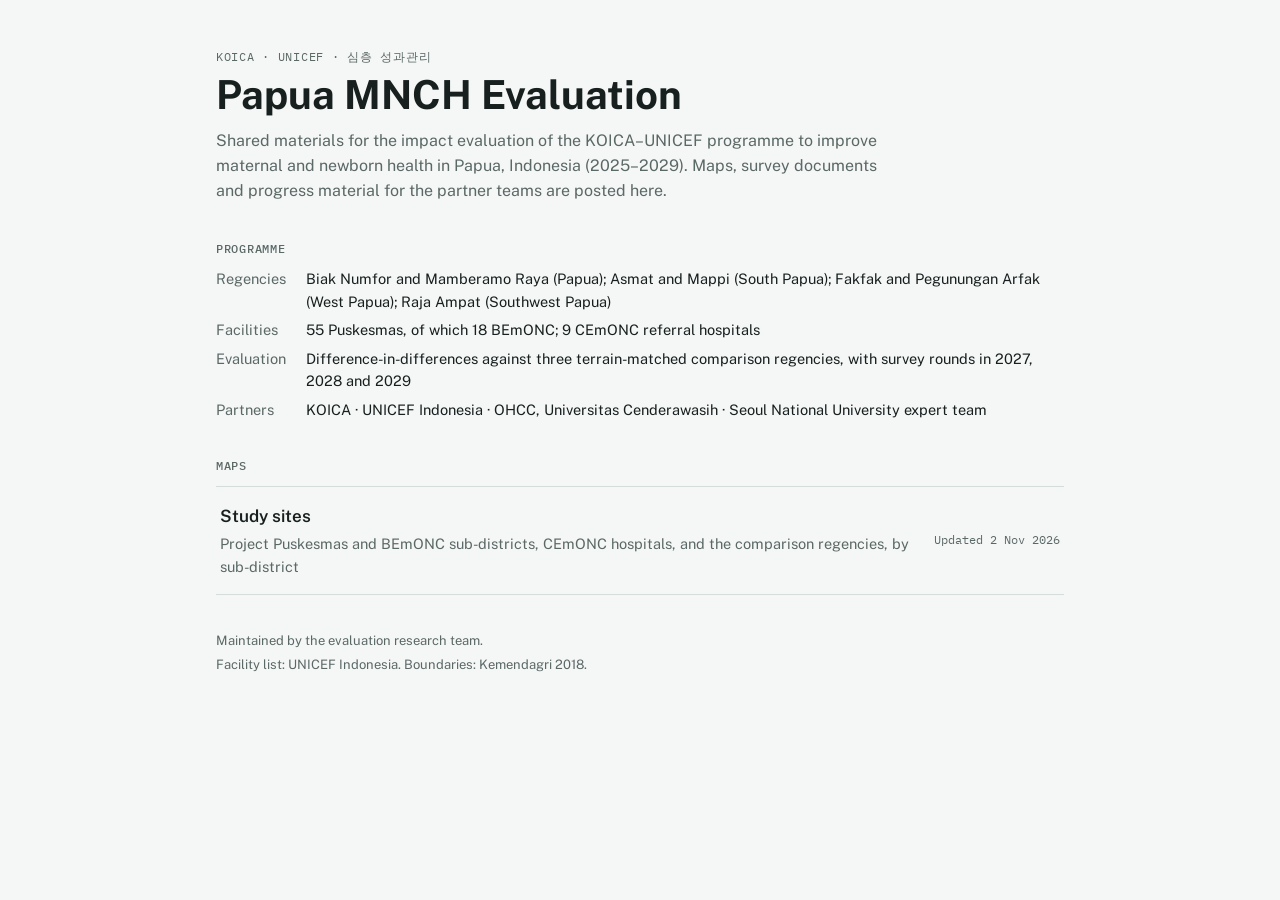
==== index.html @ 58224e00 "Initial site: landing page and study-site map Co-Authored-By: Claude Opus 5.5 <noreply@anthropic.com" ====
<!doctype html>
<html lang="en">
<head>
<meta charset="utf-8">
<meta name="viewport" content="width=device-width, initial-scale=1, viewport-fit=cover">
<meta name="robots" content="noindex, nofollow">
<title>Papua MNCH Evaluation</title>
<link rel="preconnect" href="https://fonts.googleapis.com">
<link rel="preconnect" href="https://fonts.gstatic.com" crossorigin>
<link rel="stylesheet" href="https://fonts.googleapis.com/css2?family=Public+Sans:wght@400;500;600;700&family=IBM+Plex+Mono:wght@400;500&display=swap">
<style>
/* Project hub: a plain register of shared resources, same palette as the study-site map */
:root{
  --bg:#f5f7f6; --paper:#ffffff; --fg:#17201f; --muted:#5a6866; --line:#d5dddb;
  --treat:#2a8a80; --treat-soft:#d3e8e3; --bem:#b23a48;
  --f-body:"Public Sans", "Helvetica Neue", Arial, sans-serif;
  --f-mono:"IBM Plex Mono", ui-monospace, Menlo, Consolas, monospace;
  color-scheme:light;
}
@media (prefers-color-scheme: dark){:root{
  --bg:#111817; --paper:#18211f; --fg:#e5ecea; --muted:#9aa9a6; --line:#2c3836;
  --treat:#3a9c91; --treat-soft:#23403c; --bem:#d95666; color-scheme:dark}}
*{box-sizing:border-box}
body{margin:0;background:var(--bg);color:var(--fg);font-family:var(--f-body);font-size:16px;line-height:1.55}
.wrap{max-width:880px;margin:0 auto;padding-block:48px 64px;padding-left:max(16px,env(safe-area-inset-left,0px));padding-right:max(16px,env(safe-area-inset-right,0px));display:grid;gap:36px}
.eyebrow{font-family:var(--f-mono);font-size:12px;letter-spacing:.06em;text-transform:uppercase;color:var(--muted)}
h1{font-size:clamp(28px,4vw,40px);line-height:1.12;margin:6px 0 12px;text-wrap:balance}
h2{font-family:var(--f-mono);font-weight:500;font-size:12px;letter-spacing:.06em;text-transform:uppercase;color:var(--muted);margin:0 0 10px}
p{margin:0;max-width:68ch}
.lede{color:var(--muted)}
dl{display:grid;grid-template-columns:max-content 1fr;gap:6px 20px;margin:0;font-size:14.5px}
dt{color:var(--muted)} dd{margin:0}
.list{display:grid;border-top:1px solid var(--line)}
.item{display:grid;grid-template-columns:1fr auto;gap:4px 16px;padding:16px 4px;border-bottom:1px solid var(--line);color:inherit;text-decoration:none}
.item:hover{background:var(--paper)}
.item:hover .t{color:var(--treat);text-decoration:underline}
.item .t{font-weight:600;font-size:17px}
.item .d{grid-column:1;color:var(--muted);font-size:14.5px}
.item .m{grid-row:1 / span 2;grid-column:2;align-self:center;font-family:var(--f-mono);font-size:12px;color:var(--muted);white-space:nowrap;font-variant-numeric:tabular-nums}
footer{color:var(--muted);font-size:13px;display:grid;gap:4px}
:focus-visible{outline:2px solid var(--treat);outline-offset:2px}
@media (max-width:520px){.item{grid-template-columns:1fr}.item .m{grid-row:auto;grid-column:1}dl{grid-template-columns:1fr}dt{margin-top:6px}}
</style>
</head>
<body>
<div class="wrap">
  <header>
    <div class="eyebrow">KOICA · UNICEF · 심층 성과관리</div>
    <h1>Papua MNCH Evaluation</h1>
    <p class="lede">Shared materials for the impact evaluation of the KOICA–UNICEF programme to improve maternal and newborn health in Papua, Indonesia (2025–2029). Maps, survey documents and progress material for the partner teams are posted here.</p>
  </header>

  <section>
    <h2>Programme</h2>
    <dl>
      <dt>Regencies</dt><dd>Biak Numfor and Mamberamo Raya (Papua); Asmat and Mappi (South Papua); Fakfak and Pegunungan Arfak (West Papua); Raja Ampat (Southwest Papua)</dd>
      <dt>Facilities</dt><dd>55 Puskesmas, of which 18 BEmONC; 9 CEmONC referral hospitals</dd>
      <dt>Evaluation</dt><dd>Difference-in-differences against three terrain-matched comparison regencies, with survey rounds in 2027, 2028 and 2029</dd>
      <dt>Partners</dt><dd>KOICA · UNICEF Indonesia · OHCC, Universitas Cenderawasih · Seoul National University expert team</dd>
    </dl>
  </section>

  <section>
    <h2>Maps</h2>
    <div class="list">
      <a class="item" href="maps/study-sites.html">
        <span class="t">Study sites</span>
        <span class="d">Project Puskesmas and BEmONC sub-districts, CEmONC hospitals, and the comparison regencies, by sub-district</span>
        <span class="m">Updated 2 Nov 2026</span>
      </a>
    </div>
  </section>

  <footer>
    <div>Maintained by the evaluation research team.</div>
    <div>Facility list: UNICEF Indonesia. Boundaries: Kemendagri 2018.</div>
  </footer>
</div>
</body>
</html>
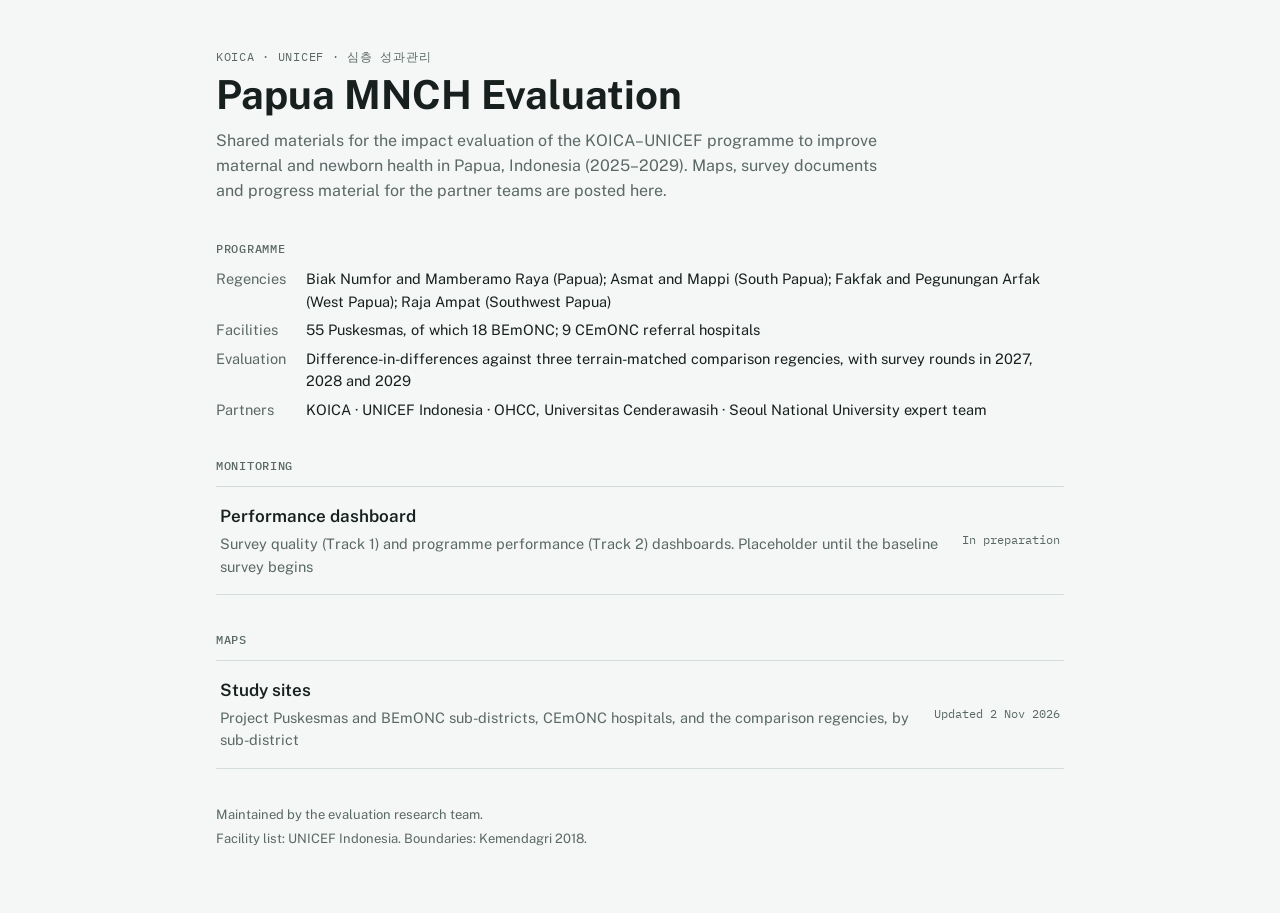
==== commit 5c697c50: "Add performance dashboard placeholder page Two-track layout from the 사업수행계획서 (Section III): Track 1 " ====
--- a/index.html
+++ b/index.html
@@ -61,6 +61,17 @@
   </section>
 
   <section>
+    <h2>Monitoring</h2>
+    <div class="list">
+      <a class="item" href="dashboard/">
+        <span class="t">Performance dashboard</span>
+        <span class="d">Survey quality (Track 1) and programme performance (Track 2) dashboards. Placeholder until the baseline survey begins</span>
+        <span class="m">In preparation</span>
+      </a>
+    </div>
+  </section>
+
+  <section>
     <h2>Maps</h2>
     <div class="list">
       <a class="item" href="maps/study-sites.html">
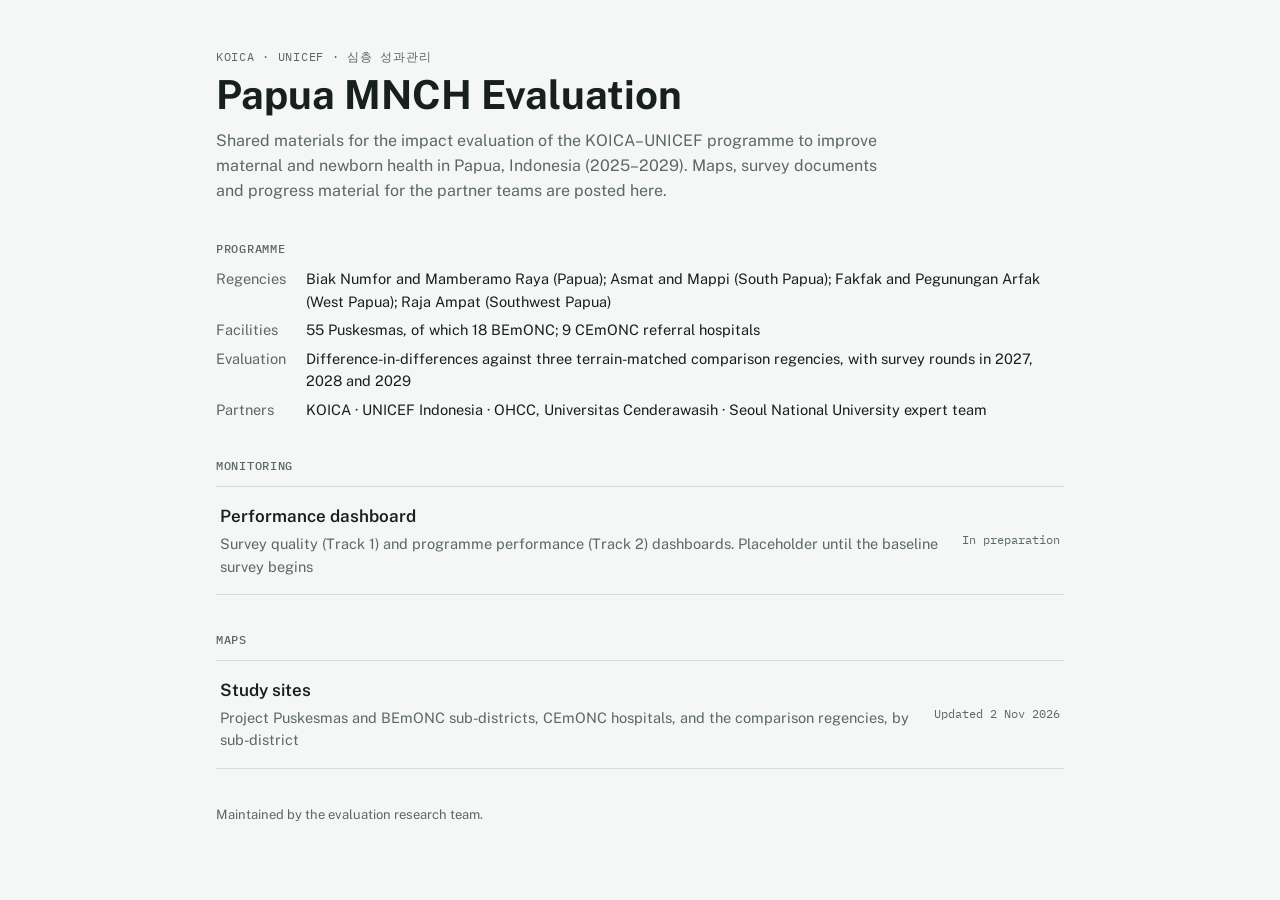
==== commit 1cfb3b65: "Move landing-page and map sources to BUILD_NOTES.md Co-Authored-By: Claude Opus 5.5 <noreply@anthrop" ====
--- a/index.html
+++ b/index.html
@@ -84,7 +84,6 @@
 
   <footer>
     <div>Maintained by the evaluation research team.</div>
-    <div>Facility list: UNICEF Indonesia. Boundaries: Kemendagri 2018.</div>
   </footer>
 </div>
 </body>
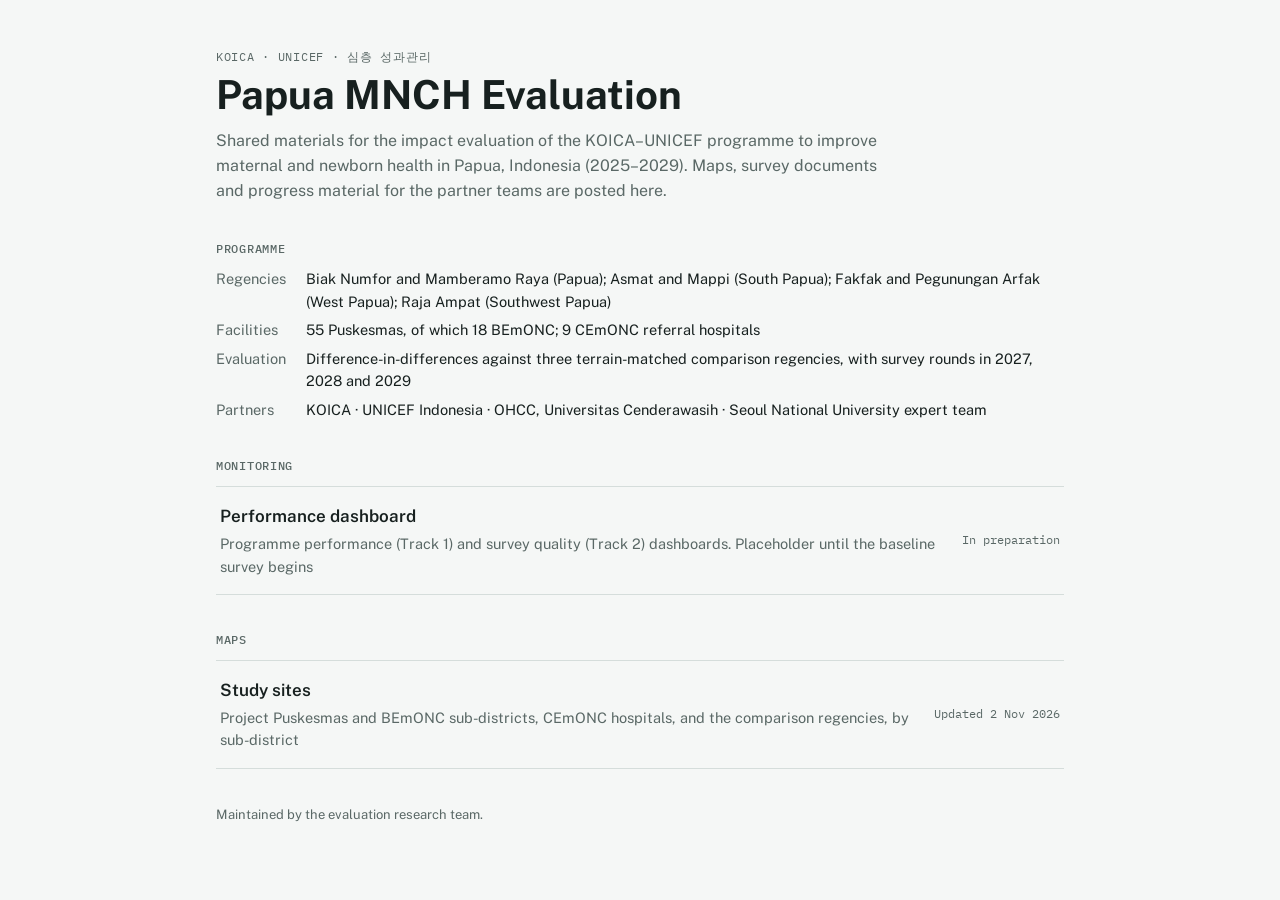
==== commit 61b9815b: "Dashboard: swap Track 1 and Track 2 Programme performance is now Track 1 and shown first; survey qua" ====
--- a/index.html
+++ b/index.html
@@ -65,7 +65,7 @@
     <div class="list">
       <a class="item" href="dashboard/">
         <span class="t">Performance dashboard</span>
-        <span class="d">Survey quality (Track 1) and programme performance (Track 2) dashboards. Placeholder until the baseline survey begins</span>
+        <span class="d">Programme performance (Track 1) and survey quality (Track 2) dashboards. Placeholder until the baseline survey begins</span>
         <span class="m">In preparation</span>
       </a>
     </div>
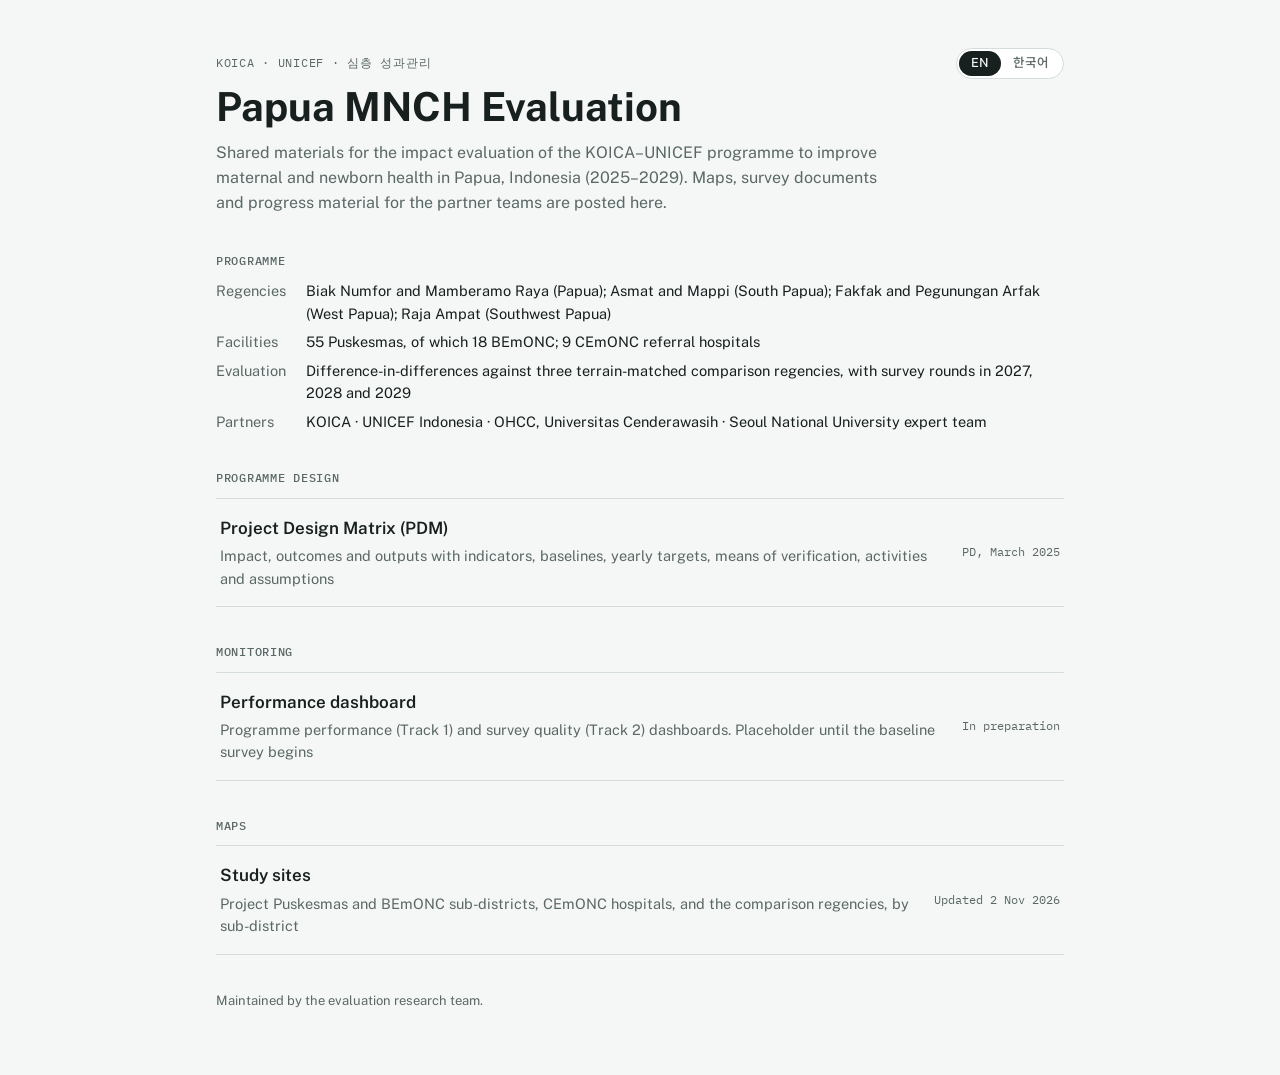
==== commit 8a722f19: "Add PDM page and Korean version of the site - pdm/: Project Design Matrix from the PD logframe (Appe" ====
--- a/index.html
+++ b/index.html
@@ -1,5 +1,5 @@
 <!doctype html>
-<html lang="en">
+<html lang="en" data-title-en="Papua MNCH Evaluation" data-title-ko="파푸아 MNCH 평가">
 <head>
 <meta charset="utf-8">
 <meta name="viewport" content="width=device-width, initial-scale=1, viewport-fit=cover">
@@ -7,14 +7,16 @@
 <title>Papua MNCH Evaluation</title>
 <link rel="preconnect" href="https://fonts.googleapis.com">
 <link rel="preconnect" href="https://fonts.gstatic.com" crossorigin>
-<link rel="stylesheet" href="https://fonts.googleapis.com/css2?family=Public+Sans:wght@400;500;600;700&family=IBM+Plex+Mono:wght@400;500&display=swap">
+<link rel="stylesheet" href="https://fonts.googleapis.com/css2?family=Public+Sans:wght@400;500;600;700&family=IBM+Plex+Mono:wght@400;500&family=Noto+Sans+KR:wght@400;500;700&display=swap">
+<script src="assets/lang.js"></script>
+<link rel="stylesheet" href="assets/lang.css">
 <style>
 /* Project hub: a plain register of shared resources, same palette as the study-site map */
 :root{
   --bg:#f5f7f6; --paper:#ffffff; --fg:#17201f; --muted:#5a6866; --line:#d5dddb;
   --treat:#2a8a80; --treat-soft:#d3e8e3; --bem:#b23a48;
-  --f-body:"Public Sans", "Helvetica Neue", Arial, sans-serif;
-  --f-mono:"IBM Plex Mono", ui-monospace, Menlo, Consolas, monospace;
+  --f-body:"Public Sans","Noto Sans KR","Helvetica Neue",Arial,sans-serif;
+  --f-mono:"IBM Plex Mono",ui-monospace,Menlo,Consolas,monospace;
   color-scheme:light;
 }
 @media (prefers-color-scheme: dark){:root{
@@ -26,6 +28,7 @@
 .eyebrow{font-family:var(--f-mono);font-size:12px;letter-spacing:.06em;text-transform:uppercase;color:var(--muted)}
 h1{font-size:clamp(28px,4vw,40px);line-height:1.12;margin:6px 0 12px;text-wrap:balance}
 h2{font-family:var(--f-mono);font-weight:500;font-size:12px;letter-spacing:.06em;text-transform:uppercase;color:var(--muted);margin:0 0 10px}
+html.ko h2{font-family:var(--f-body);font-weight:600;letter-spacing:0}
 p{margin:0;max-width:68ch}
 .lede{color:var(--muted)}
 dl{display:grid;grid-template-columns:max-content 1fr;gap:6px 20px;margin:0;font-size:14.5px}
@@ -37,6 +40,7 @@
 .item .t{font-weight:600;font-size:17px}
 .item .d{grid-column:1;color:var(--muted);font-size:14.5px}
 .item .m{grid-row:1 / span 2;grid-column:2;align-self:center;font-family:var(--f-mono);font-size:12px;color:var(--muted);white-space:nowrap;font-variant-numeric:tabular-nums}
+html.ko .item .m{font-family:var(--f-body)}
 footer{color:var(--muted);font-size:13px;display:grid;gap:4px}
 :focus-visible{outline:2px solid var(--treat);outline-offset:2px}
 @media (max-width:520px){.item{grid-template-columns:1fr}.item .m{grid-row:auto;grid-column:1}dl{grid-template-columns:1fr}dt{margin-top:6px}}
@@ -45,45 +49,63 @@
 <body>
 <div class="wrap">
   <header>
-    <div class="eyebrow">KOICA · UNICEF · 심층 성과관리</div>
-    <h1>Papua MNCH Evaluation</h1>
-    <p class="lede">Shared materials for the impact evaluation of the KOICA–UNICEF programme to improve maternal and newborn health in Papua, Indonesia (2025–2029). Maps, survey documents and progress material for the partner teams are posted here.</p>
+    <div class="topbar">
+      <div class="eyebrow">KOICA · UNICEF · 심층 성과관리</div>
+      <div class="lang-switch" role="group" aria-label="Language / 언어"><button type="button" data-set="en" aria-pressed="true">EN</button><button type="button" data-set="ko" aria-pressed="false">한국어</button></div>
+    </div>
+    <h1><span class="l-en">Papua MNCH Evaluation</span><span class="l-ko">파푸아 모자보건(MNCH) 사업 평가</span></h1>
+    <p class="lede"><span class="l-en">Shared materials for the impact evaluation of the KOICA–UNICEF programme to improve maternal and newborn health in Papua, Indonesia (2025–2029). Maps, survey documents and progress material for the partner teams are posted here.</span><span class="l-ko">KOICA–UNICEF 인도네시아 파푸아 모성 및 신생아 건강 개선사업(2025–2029) 영향평가 공유 자료. 협력기관이 함께 보는 지도, 조사 문서, 진행 자료를 게시함.</span></p>
   </header>
 
   <section>
-    <h2>Programme</h2>
+    <h2><span class="l-en">Programme</span><span class="l-ko">사업 개요</span></h2>
     <dl>
-      <dt>Regencies</dt><dd>Biak Numfor and Mamberamo Raya (Papua); Asmat and Mappi (South Papua); Fakfak and Pegunungan Arfak (West Papua); Raja Ampat (Southwest Papua)</dd>
-      <dt>Facilities</dt><dd>55 Puskesmas, of which 18 BEmONC; 9 CEmONC referral hospitals</dd>
-      <dt>Evaluation</dt><dd>Difference-in-differences against three terrain-matched comparison regencies, with survey rounds in 2027, 2028 and 2029</dd>
-      <dt>Partners</dt><dd>KOICA · UNICEF Indonesia · OHCC, Universitas Cenderawasih · Seoul National University expert team</dd>
+      <dt><span class="l-en">Regencies</span><span class="l-ko">대상 군</span></dt>
+      <dd><span class="l-en">Biak Numfor and Mamberamo Raya (Papua); Asmat and Mappi (South Papua); Fakfak and Pegunungan Arfak (West Papua); Raja Ampat (Southwest Papua)</span><span class="l-ko">Biak Numfor, Mamberamo Raya(파푸아주); Asmat, Mappi(남파푸아주); Fakfak, Pegunungan Arfak(서파푸아주); Raja Ampat(서남파푸아주)</span></dd>
+      <dt><span class="l-en">Facilities</span><span class="l-ko">대상 시설</span></dt>
+      <dd><span class="l-en">55 Puskesmas, of which 18 BEmONC; 9 CEmONC referral hospitals</span><span class="l-ko">보건소(Puskesmas) 55개(BEmONC 18개 포함), CEmONC 전원 병원 9개</span></dd>
+      <dt><span class="l-en">Evaluation</span><span class="l-ko">평가 설계</span></dt>
+      <dd><span class="l-en">Difference-in-differences against three terrain-matched comparison regencies, with survey rounds in 2027, 2028 and 2029</span><span class="l-ko">지형 기준으로 매칭한 비교군 3개 군 대비 이중차분(DiD), 2027·2028·2029년 3회 조사</span></dd>
+      <dt><span class="l-en">Partners</span><span class="l-ko">참여 기관</span></dt>
+      <dd><span class="l-en">KOICA · UNICEF Indonesia · OHCC, Universitas Cenderawasih · Seoul National University expert team</span><span class="l-ko">KOICA · UNICEF 인도네시아 · OHCC(Cenderawasih 대학교) · 서울대학교 전문가팀</span></dd>
     </dl>
   </section>
 
   <section>
-    <h2>Monitoring</h2>
+    <h2><span class="l-en">Programme design</span><span class="l-ko">사업 설계</span></h2>
     <div class="list">
-      <a class="item" href="dashboard/">
-        <span class="t">Performance dashboard</span>
-        <span class="d">Programme performance (Track 1) and survey quality (Track 2) dashboards. Placeholder until the baseline survey begins</span>
-        <span class="m">In preparation</span>
+      <a class="item" href="pdm/">
+        <span class="t"><span class="l-en">Project Design Matrix (PDM)</span><span class="l-ko">사업 설계 일람표(PDM)</span></span>
+        <span class="d"><span class="l-en">Impact, outcomes and outputs with indicators, baselines, yearly targets, means of verification, activities and assumptions</span><span class="l-ko">영향·성과·산출물별 지표, 기초선, 연차별 목표, 검증수단, 활동, 중요 가정</span></span>
+        <span class="m"><span class="l-en">PD, March 2025</span><span class="l-ko">PD, 2025년 3월</span></span>
       </a>
     </div>
   </section>
 
   <section>
-    <h2>Maps</h2>
+    <h2><span class="l-en">Monitoring</span><span class="l-ko">모니터링</span></h2>
+    <div class="list">
+      <a class="item" href="dashboard/">
+        <span class="t"><span class="l-en">Performance dashboard</span><span class="l-ko">성과관리 대시보드</span></span>
+        <span class="d"><span class="l-en">Programme performance (Track 1) and survey quality (Track 2) dashboards. Placeholder until the baseline survey begins</span><span class="l-ko">사업 성과(트랙 1) 및 조사 품질(트랙 2) 대시보드. 기초선 조사 시작 전까지 틀만 게시</span></span>
+        <span class="m"><span class="l-en">In preparation</span><span class="l-ko">준비 중</span></span>
+      </a>
+    </div>
+  </section>
+
+  <section>
+    <h2><span class="l-en">Maps</span><span class="l-ko">지도</span></h2>
     <div class="list">
       <a class="item" href="maps/study-sites.html">
-        <span class="t">Study sites</span>
-        <span class="d">Project Puskesmas and BEmONC sub-districts, CEmONC hospitals, and the comparison regencies, by sub-district</span>
-        <span class="m">Updated 2 Nov 2026</span>
+        <span class="t"><span class="l-en">Study sites</span><span class="l-ko">조사 대상 지역</span></span>
+        <span class="d"><span class="l-en">Project Puskesmas and BEmONC sub-districts, CEmONC hospitals, and the comparison regencies, by sub-district</span><span class="l-ko">사업 보건소와 BEmONC 소지역(subdistrict), CEmONC 병원, 비교군을 소지역 단위로 표시</span></span>
+        <span class="m"><span class="l-en">Updated 2 Nov 2026</span><span class="l-ko">2026.11.2 갱신</span></span>
       </a>
     </div>
   </section>
 
   <footer>
-    <div>Maintained by the evaluation research team.</div>
+    <div><span class="l-en">Maintained by the evaluation research team.</span><span class="l-ko">평가 연구팀 관리.</span></div>
   </footer>
 </div>
 </body>
--- a/assets/lang.css
+++ b/assets/lang.css
@@ -0,0 +1,9 @@
+/* Language visibility and the EN / 한국어 switch (shared by all pages) */
+html:not(.ko) .l-ko { display: none !important; }
+html.ko .l-en { display: none !important; }
+html.ko body { word-break: keep-all; }
+.topbar { display: flex; justify-content: space-between; align-items: center; gap: 12px; flex-wrap: wrap; }
+.lang-switch { display: inline-flex; border: 1px solid var(--line); background: var(--paper); border-radius: 999px; padding: 2px; }
+.lang-switch button { font: 500 12.5px/1 var(--f-body); color: var(--muted); background: none; border: 0; border-radius: 999px; padding: 6px 12px; cursor: pointer; }
+.lang-switch button[aria-pressed="true"] { background: var(--fg); color: var(--bg); }
+.lang-switch button:focus-visible { outline: 2px solid var(--treat); outline-offset: 2px; }
